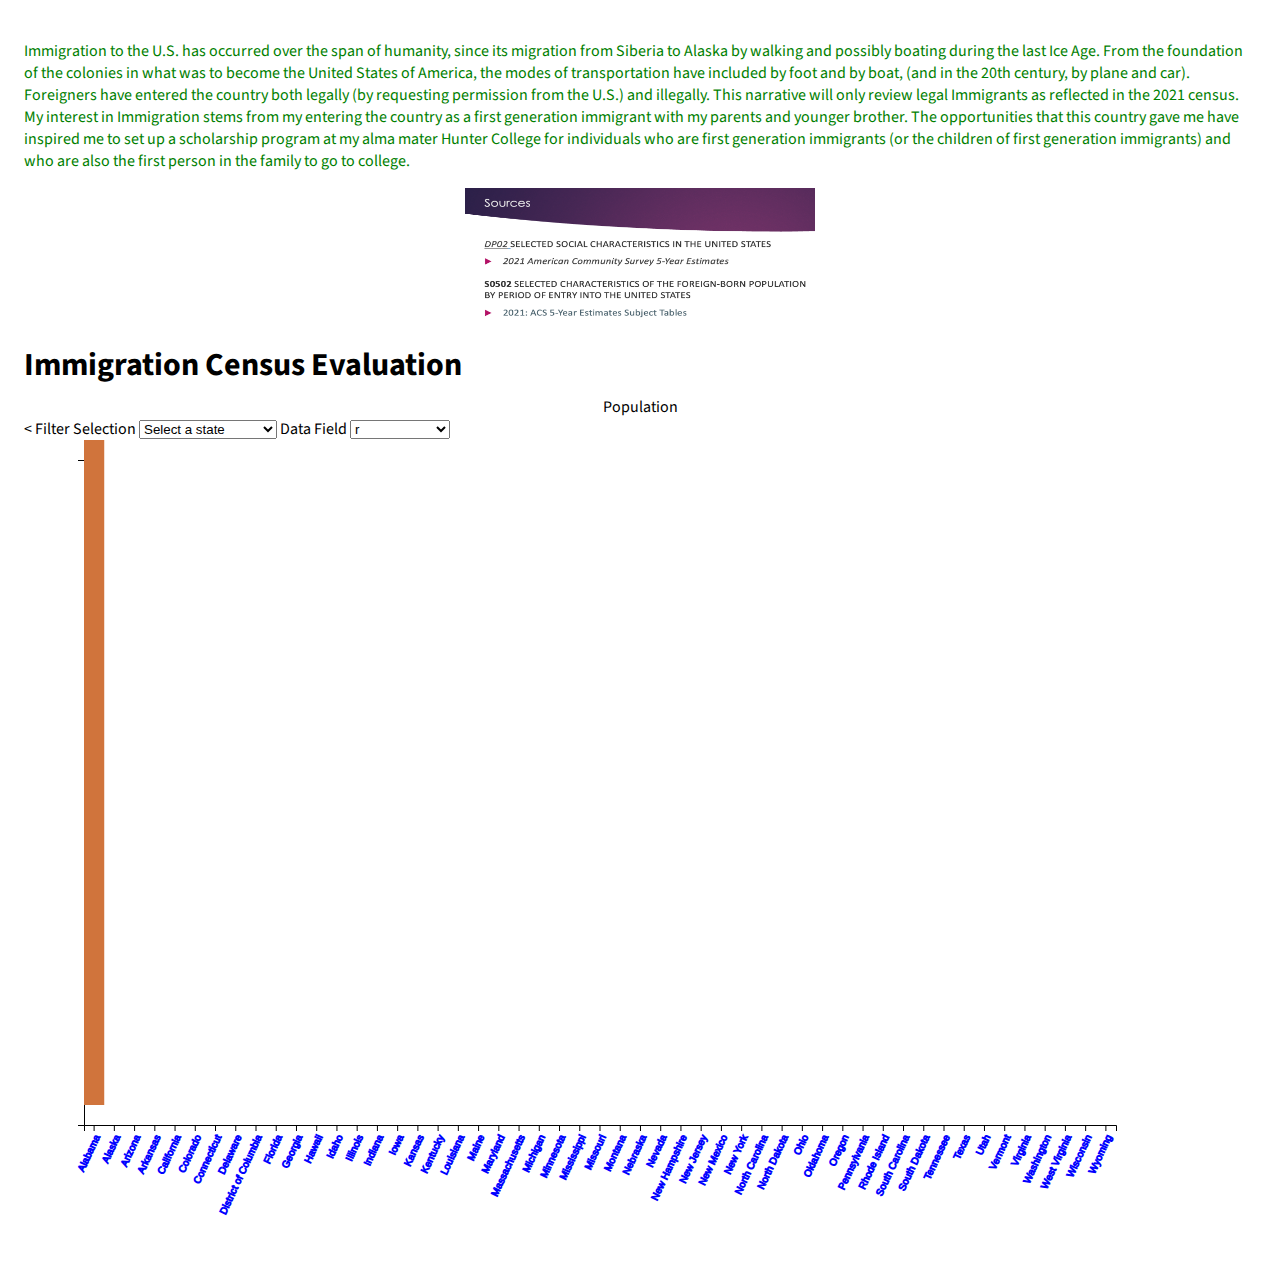
==== index.html @ ec9739da "resetting index and main.js to root" ====
<!DOCTYPE html>
  <head>
    <meta charset="utf-8">
    <title>Interactive Data Visualization Tutorial</title>
    <link rel="stylesheet" href="./style.css">
    <link rel="stylesheet" href="https://fonts.googleapis.com/css?family=Source+Sans+Pro">
  </head>
  <body>
    <p>Immigration to the U.S. has occurred over the span of humanity, since its migration from Siberia to Alaska by walking and possibly boating during the last Ice Age. 
      From the foundation of the colonies in what was to become the United States of America, the modes of transportation have included by foot and by boat, (and in the 20th century, by plane and car). 
      Foreigners have entered the country both legally (by requesting permission from the U.S.) and illegally.  This narrative will only review legal Immigrants as reflected in the 2021 census.
      My interest in Immigration stems from my entering the country as a first generation immigrant with my parents and younger brother.  The opportunities that this country gave me have inspired me to set up a scholarship program at my alma mater Hunter College for individuals who are first generation immigrants (or the children of first generation immigrants) and who are also the first person in the family to go to college.
      </p>
      <center><img src="/img/Sources.png" alt="Sources for Immigration Project" width="350" height="140"></center>
     <h3>Immigration Census Evaluation</h3>
    <div id="header2"><center>Population</center></div><
      <!-- Initialize a select button -->
      <label for="dropdown">Filter Selection</label>
      <select id="dropdown" name="dropdown"></select>
  
      <label for="dropdown2">Data Field</label>
      <select id="dropdown2" name="dropdown2"></select>
 
      <div id="container"></div>
  
    <script src="../lib/d3.js"></script>
    <script src="main.js"></script>
  </body>
</html>
---- style.css ----
body {
    font-family: "Source Sans Pro", sans-serif;
    font-size: 16px;
    padding: 1em;
  }
  
  h1 {
    font-size: 3em;
    margin: 0.25em 0;
  }
  
  h3 {
    font-size: 2em;
    margin: 0.25em 0;
  }
  
  p {
    font-size: 1em;
    color: green
  }
  
  h2{
    font-size: 2.5em;
    margin: 0.33em;
    color: blue
  }
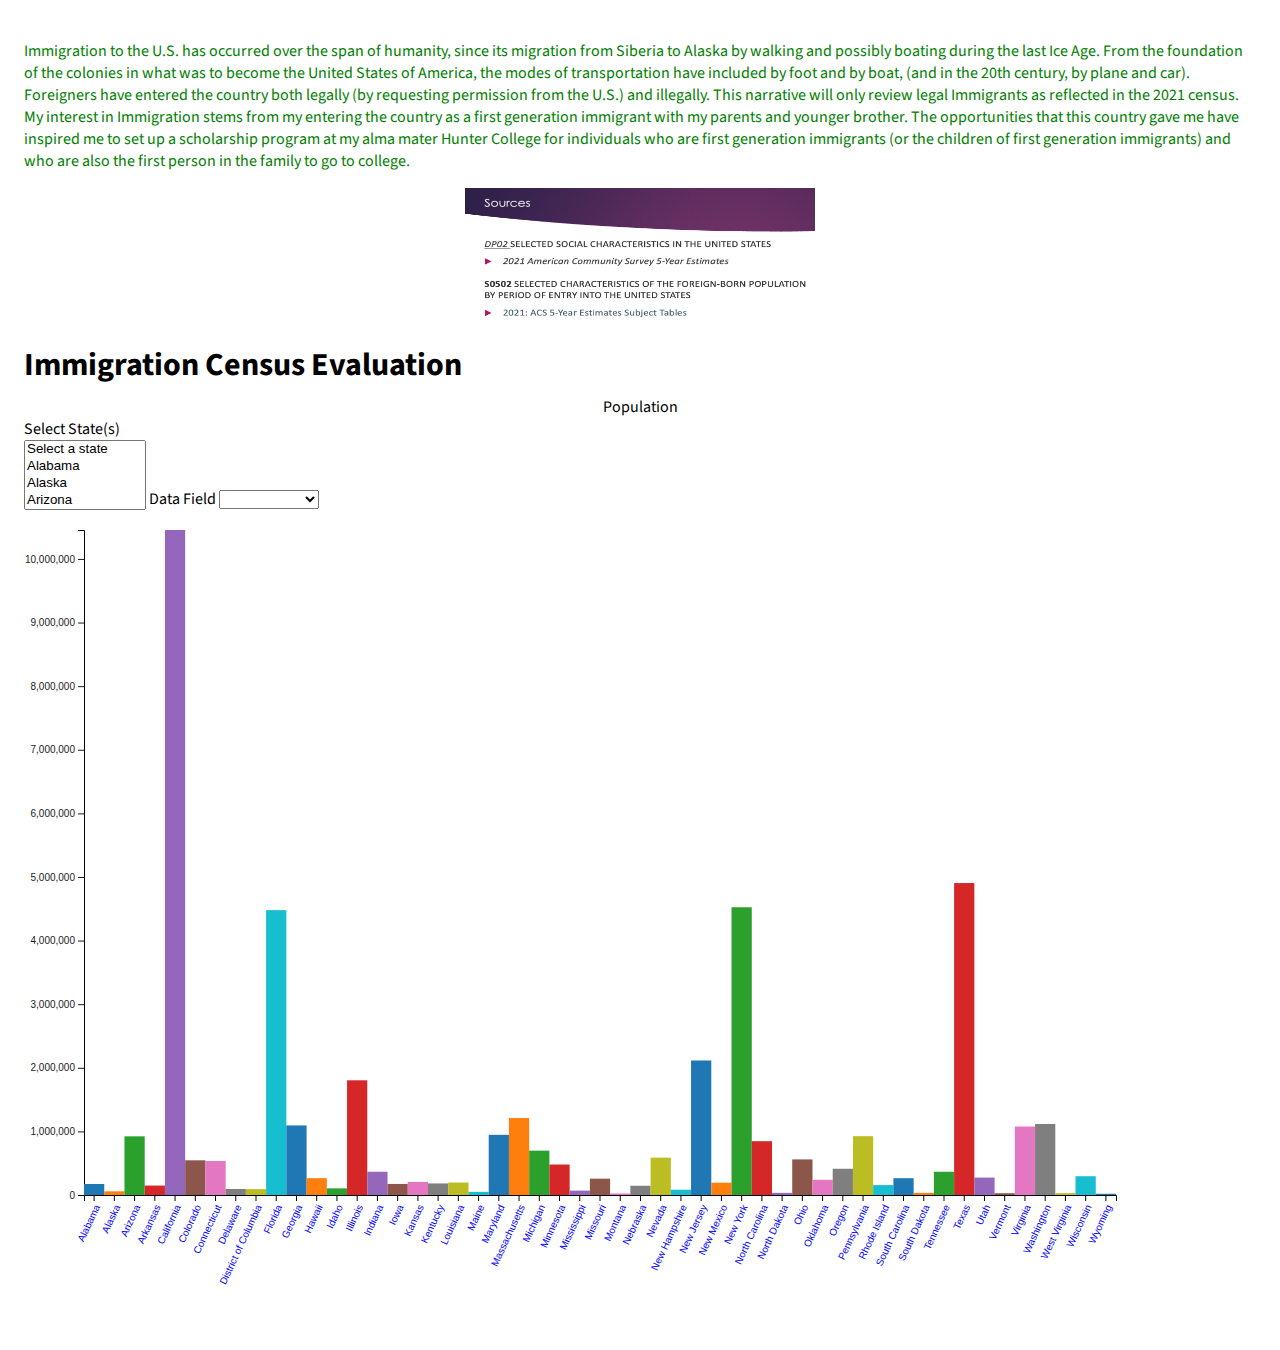
==== commit 2bde94f9: "fixed selecting Multiple states in grid-5/29/23" ====
--- a/index.html
+++ b/index.html
@@ -10,20 +10,20 @@
       From the foundation of the colonies in what was to become the United States of America, the modes of transportation have included by foot and by boat, (and in the 20th century, by plane and car). 
       Foreigners have entered the country both legally (by requesting permission from the U.S.) and illegally.  This narrative will only review legal Immigrants as reflected in the 2021 census.
       My interest in Immigration stems from my entering the country as a first generation immigrant with my parents and younger brother.  The opportunities that this country gave me have inspired me to set up a scholarship program at my alma mater Hunter College for individuals who are first generation immigrants (or the children of first generation immigrants) and who are also the first person in the family to go to college.
-      </p>
-      <center><img src="/img/Sources.png" alt="Sources for Immigration Project" width="350" height="140"></center>
-     <h3>Immigration Census Evaluation</h3>
-    <div id="header2"><center>Population</center></div><
+    </p>
+    <center><img src="img/Sources.png" alt="Sources for Immigration Project" width="350" height="140"></center>
+    <h3>Immigration Census Evaluation</h3>
+    <div id="header2"><center>Population</center></div>
       <!-- Initialize a select button -->
-      <label for="dropdown">Filter Selection</label>
-      <select id="dropdown" name="dropdown"></select>
-  
+      <label for="dropdown">Select State(s)</label><br />
+      <select id="dropdown" name="dropdown" multiple></select>
+
       <label for="dropdown2">Data Field</label>
       <select id="dropdown2" name="dropdown2"></select>
  
       <div id="container"></div>
   
-    <script src="../lib/d3.js"></script>
+    <script src="lib/d3.js"></script>
     <script src="main.js"></script>
   </body>
 </html>
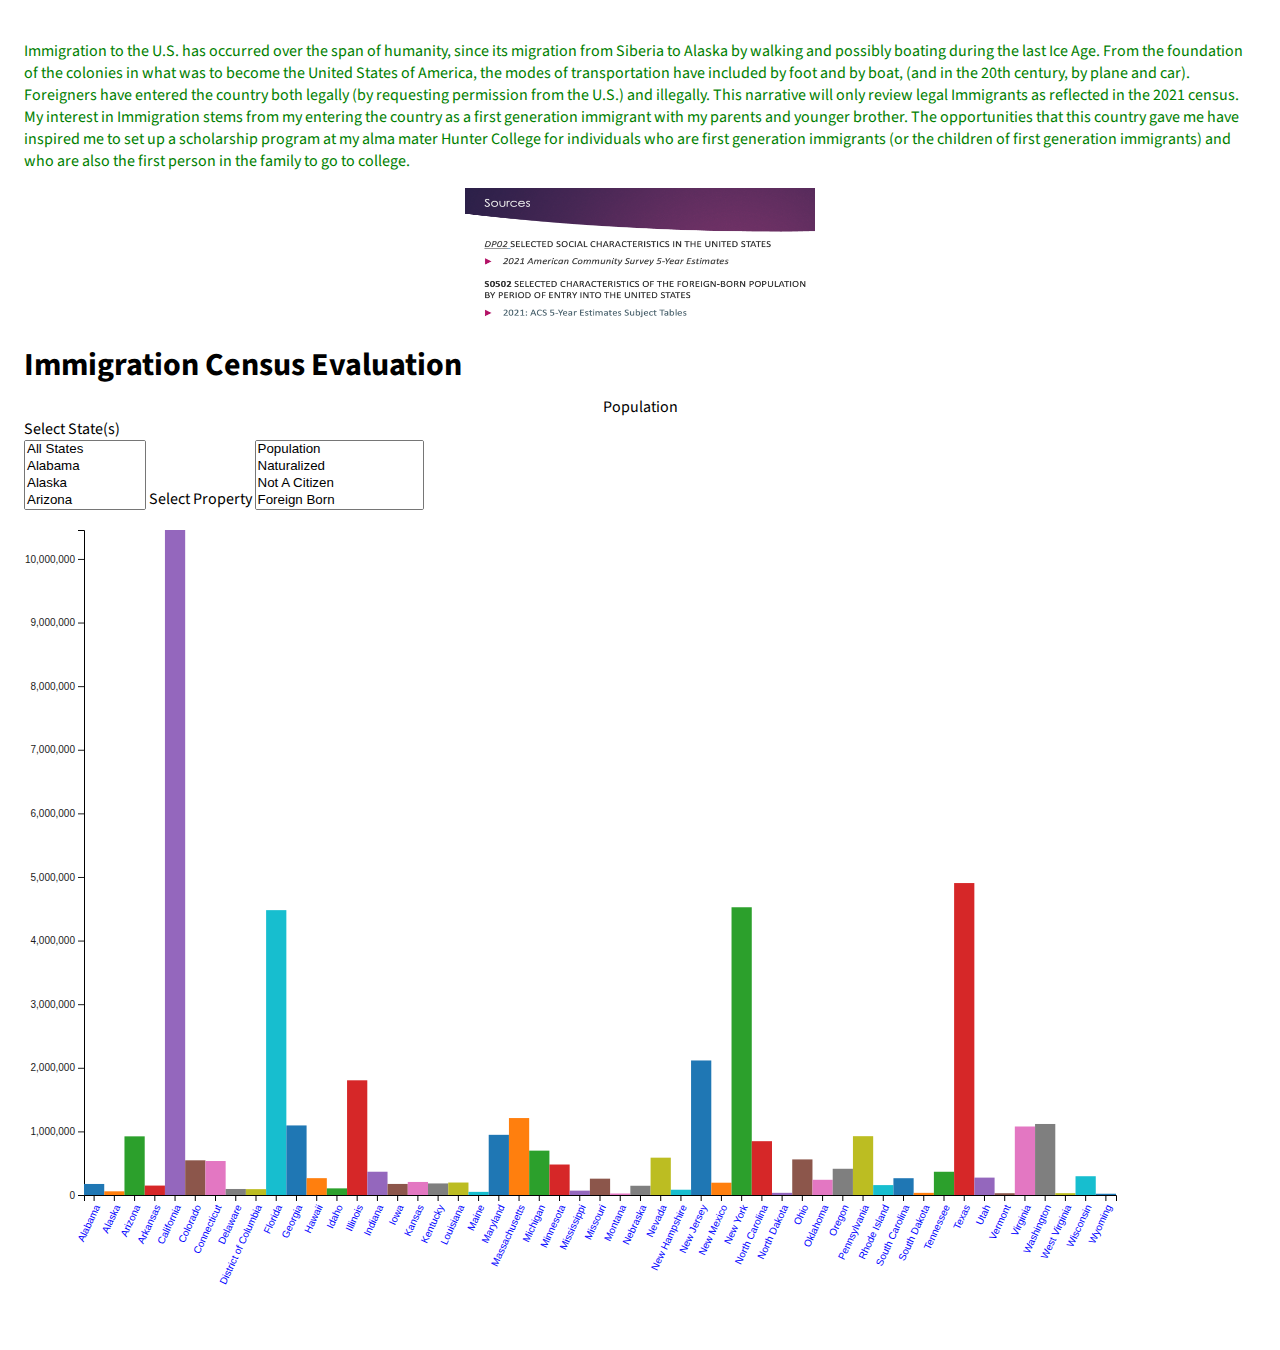
==== commit 8c90ca74: "Minor edits to dropdown2 list 5/31" ====
--- a/index.html
+++ b/index.html
@@ -18,8 +18,8 @@
       <label for="dropdown">Select State(s)</label><br />
       <select id="dropdown" name="dropdown" multiple></select>
 
-      <label for="dropdown2">Data Field</label>
-      <select id="dropdown2" name="dropdown2"></select>
+      <label for="dropdown2">Select Property</label>
+      <select id="dropdown2" name="dropdown2" multiple></select>
  
       <div id="container"></div>
   
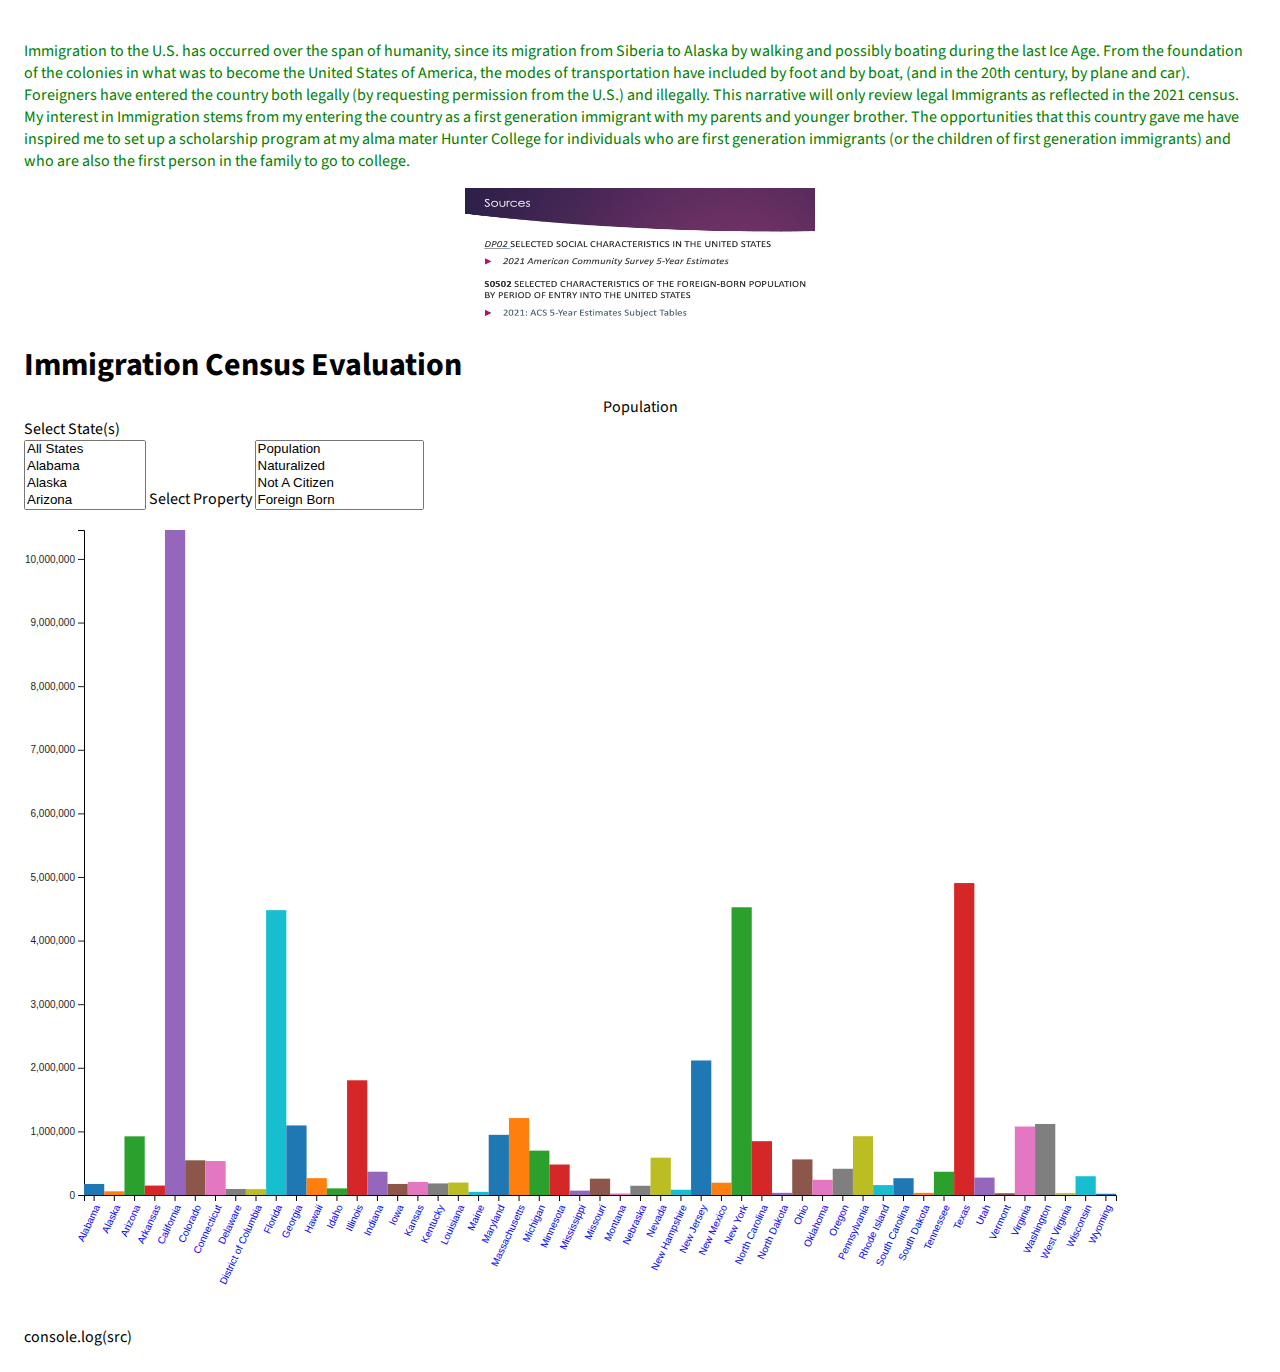
==== commit de27fdfb: "Enable Fields to be selected for y-Axis - 6/21" ====
--- a/index.html
+++ b/index.html
@@ -6,8 +6,8 @@
     <link rel="stylesheet" href="https://fonts.googleapis.com/css?family=Source+Sans+Pro">
   </head>
   <body>
-    <p>Immigration to the U.S. has occurred over the span of humanity, since its migration from Siberia to Alaska by walking and possibly boating during the last Ice Age. 
-      From the foundation of the colonies in what was to become the United States of America, the modes of transportation have included by foot and by boat, (and in the 20th century, by plane and car). 
+    <p>Immigration to the U.S. has occurred over the span of humanity, since its migration from Siberia to Alaska by walking and possibly boating during the last Ice Age.
+      From the foundation of the colonies in what was to become the United States of America, the modes of transportation have included by foot and by boat, (and in the 20th century, by plane and car).
       Foreigners have entered the country both legally (by requesting permission from the U.S.) and illegally.  This narrative will only review legal Immigrants as reflected in the 2021 census.
       My interest in Immigration stems from my entering the country as a first generation immigrant with my parents and younger brother.  The opportunities that this country gave me have inspired me to set up a scholarship program at my alma mater Hunter College for individuals who are first generation immigrants (or the children of first generation immigrants) and who are also the first person in the family to go to college.
     </p>
@@ -20,11 +20,11 @@
 
       <label for="dropdown2">Select Property</label>
       <select id="dropdown2" name="dropdown2" multiple></select>
- 
+
       <div id="container"></div>
-  
+
     <script src="lib/d3.js"></script>
+    console.log(src)
     <script src="main.js"></script>
   </body>
 </html>
-
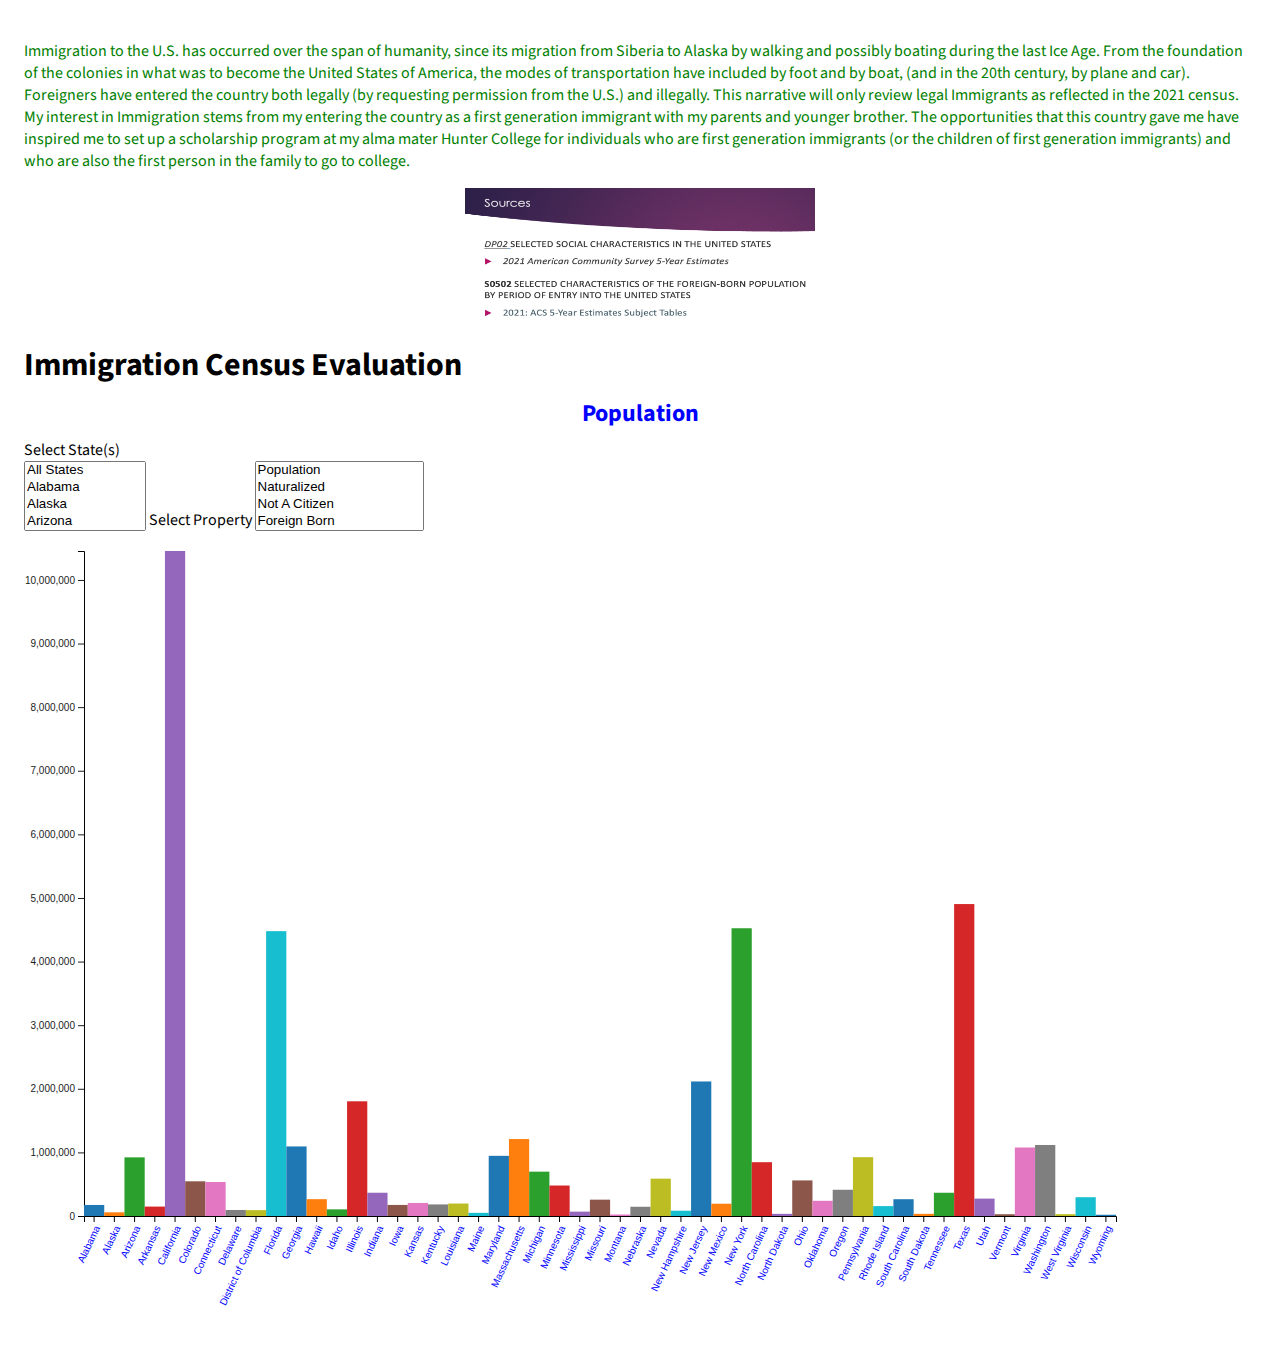
==== commit 0372f831: "Displaying text in h2 for the selected field" ====
--- a/index.html
+++ b/index.html
@@ -13,7 +13,7 @@
     </p>
     <center><img src="img/Sources.png" alt="Sources for Immigration Project" width="350" height="140"></center>
     <h3>Immigration Census Evaluation</h3>
-    <div id="header2"><center>Population</center></div>
+    <div id="header2"> <h2><center>Population</center></h2></div>
       <!-- Initialize a select button -->
       <label for="dropdown">Select State(s)</label><br />
       <select id="dropdown" name="dropdown" multiple></select>
@@ -24,7 +24,6 @@
       <div id="container"></div>
 
     <script src="lib/d3.js"></script>
-    console.log(src)
     <script src="main.js"></script>
   </body>
 </html>
--- a/style.css
+++ b/style.css
@@ -1,26 +1,41 @@
 body {
-    font-family: "Source Sans Pro", sans-serif;
-    font-size: 16px;
-    padding: 1em;
-  }
-  
-  h1 {
-    font-size: 3em;
-    margin: 0.25em 0;
-  }
-  
-  h3 {
-    font-size: 2em;
-    margin: 0.25em 0;
-  }
-  
-  p {
-    font-size: 1em;
-    color: green
-  }
-  
-  h2{
-    font-size: 2.5em;
-    margin: 0.33em;
-    color: blue
-  }+  font-family: "Source Sans Pro", sans-serif;
+  font-size: 16px;
+  padding: 1em;
+}
+
+h1 {
+  font-size: 3em;
+  margin: 0.25em 0;
+}
+
+h3 {
+  font-size: 2em;
+  margin: 0.25em 0;
+}
+
+p {
+  font-size: 1em;
+  color: green;
+}
+
+h2 {
+  font-size: 1.5em;
+  margin: 0.33em;
+  color: blue;
+}
+
+.dropdown {
+  display: inline-block;
+  position: relative;
+}
+
+.dropdown:hover .dropdown-options {
+  display: block;
+}
+
+.dropdown-options {
+  display: none;
+  position: absolute;
+  overflow: auto;
+}
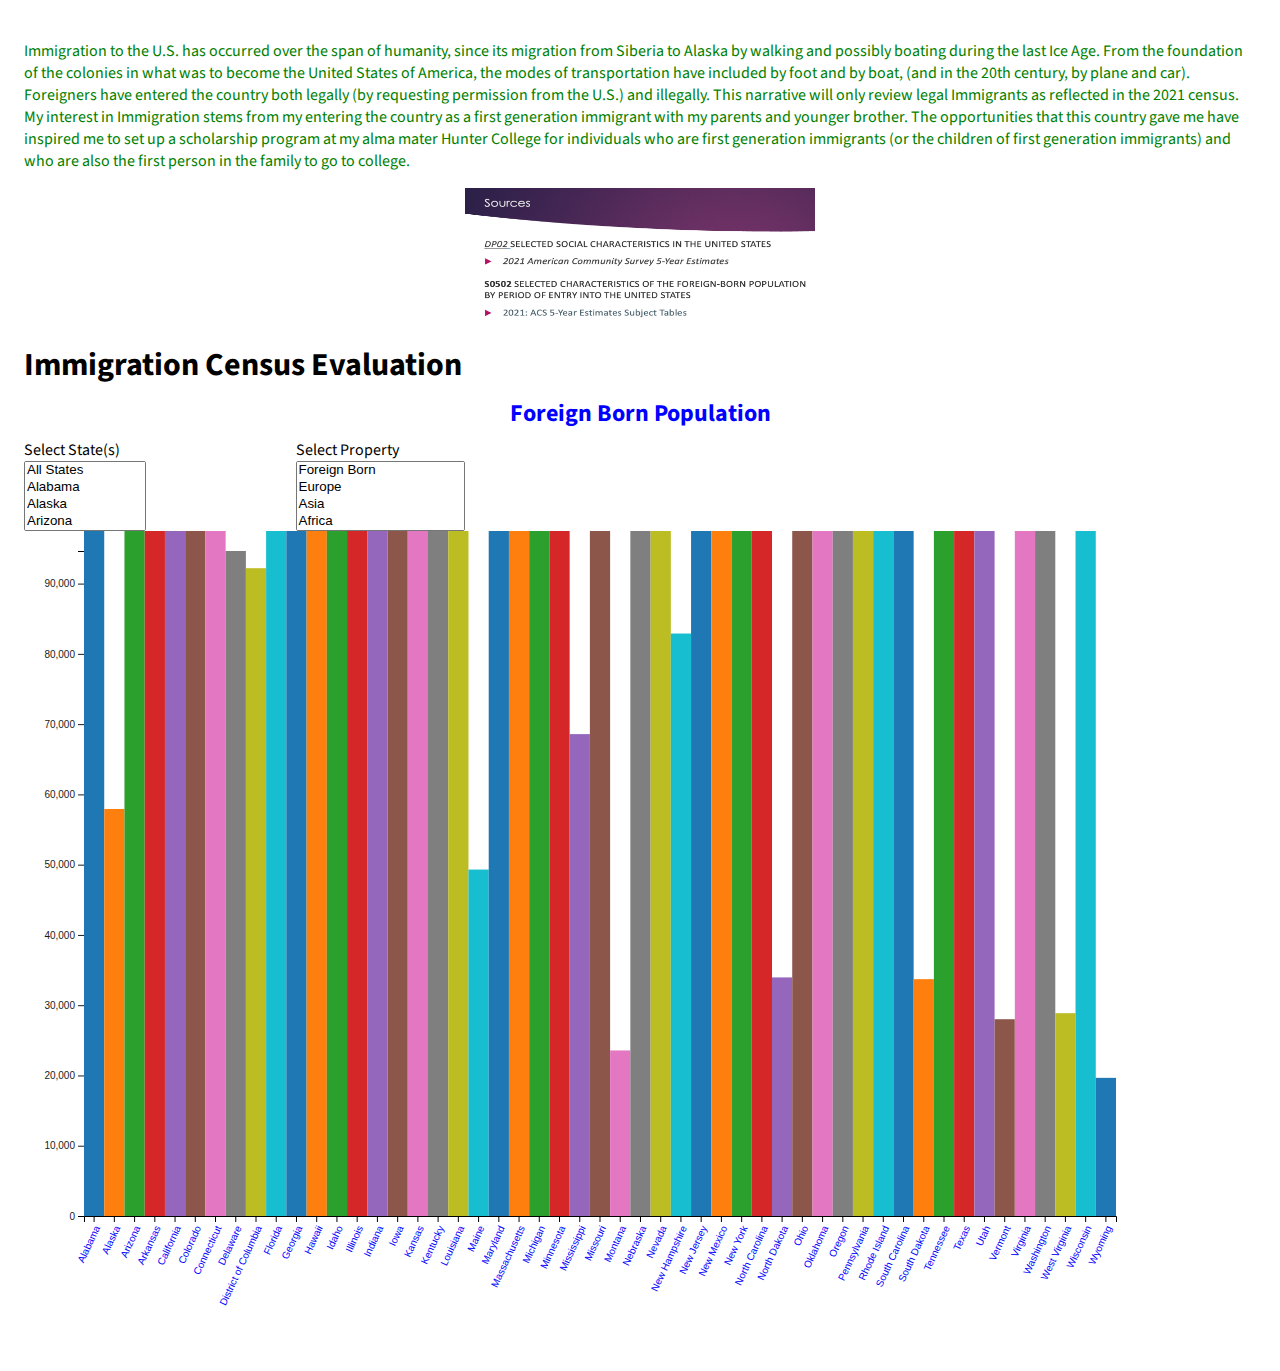
==== commit 71849ae6: "6/30-added hover msg; changed method to show h2 text; used grid CSS new functionality" ====
--- a/index.html
+++ b/index.html
@@ -13,13 +13,22 @@
     </p>
     <center><img src="img/Sources.png" alt="Sources for Immigration Project" width="350" height="140"></center>
     <h3>Immigration Census Evaluation</h3>
-    <div id="header2"> <h2><center>Population</center></h2></div>
+    <div id="header2"> <h2><center>Foreign Born Population</center></h2></div>
       <!-- Initialize a select button -->
-      <label for="dropdown">Select State(s)</label><br />
-      <select id="dropdown" name="dropdown" multiple></select>
+      <div class="menu">
+        <div class="selection-box">
+          <label for="dropdown">Select State(s)</label><br />
+          <select id="dropdown" name="dropdown" multiple></select>
+        </div>
 
-      <label for="dropdown2">Select Property</label>
-      <select id="dropdown2" name="dropdown2" multiple></select>
+<!--  <div id="tooltip">Right mouse click + CMD to choose multiple items</div> -->
+        <div id="tooltip">To choose multiple items: for MAC, Right mouse click + CMD ⌘ key; for PC, Right mouse click + Ctrl key</div>
+
+        <div class="selection-box">
+          <label for="dropdown2">Select Property</label><br />
+          <select id="dropdown2" name="dropdown2" multiple></select>
+        </div>
+      </div>
 
       <div id="container"></div>
 
--- a/style.css
+++ b/style.css
@@ -25,17 +25,15 @@
   color: blue;
 }
 
-.dropdown {
-  display: inline-block;
-  position: relative;
+.menu {
+  display: flex;
+  flex-direction: row;
 }
 
-.dropdown:hover .dropdown-options {
-  display: block;
+#tooltip {
+  visibility: hidden;
+  width: 150px;
+  font-style: italic;
+  font-size: 0.8em;
+  color: blueviolet;
 }
-
-.dropdown-options {
-  display: none;
-  position: absolute;
-  overflow: auto;
-}
